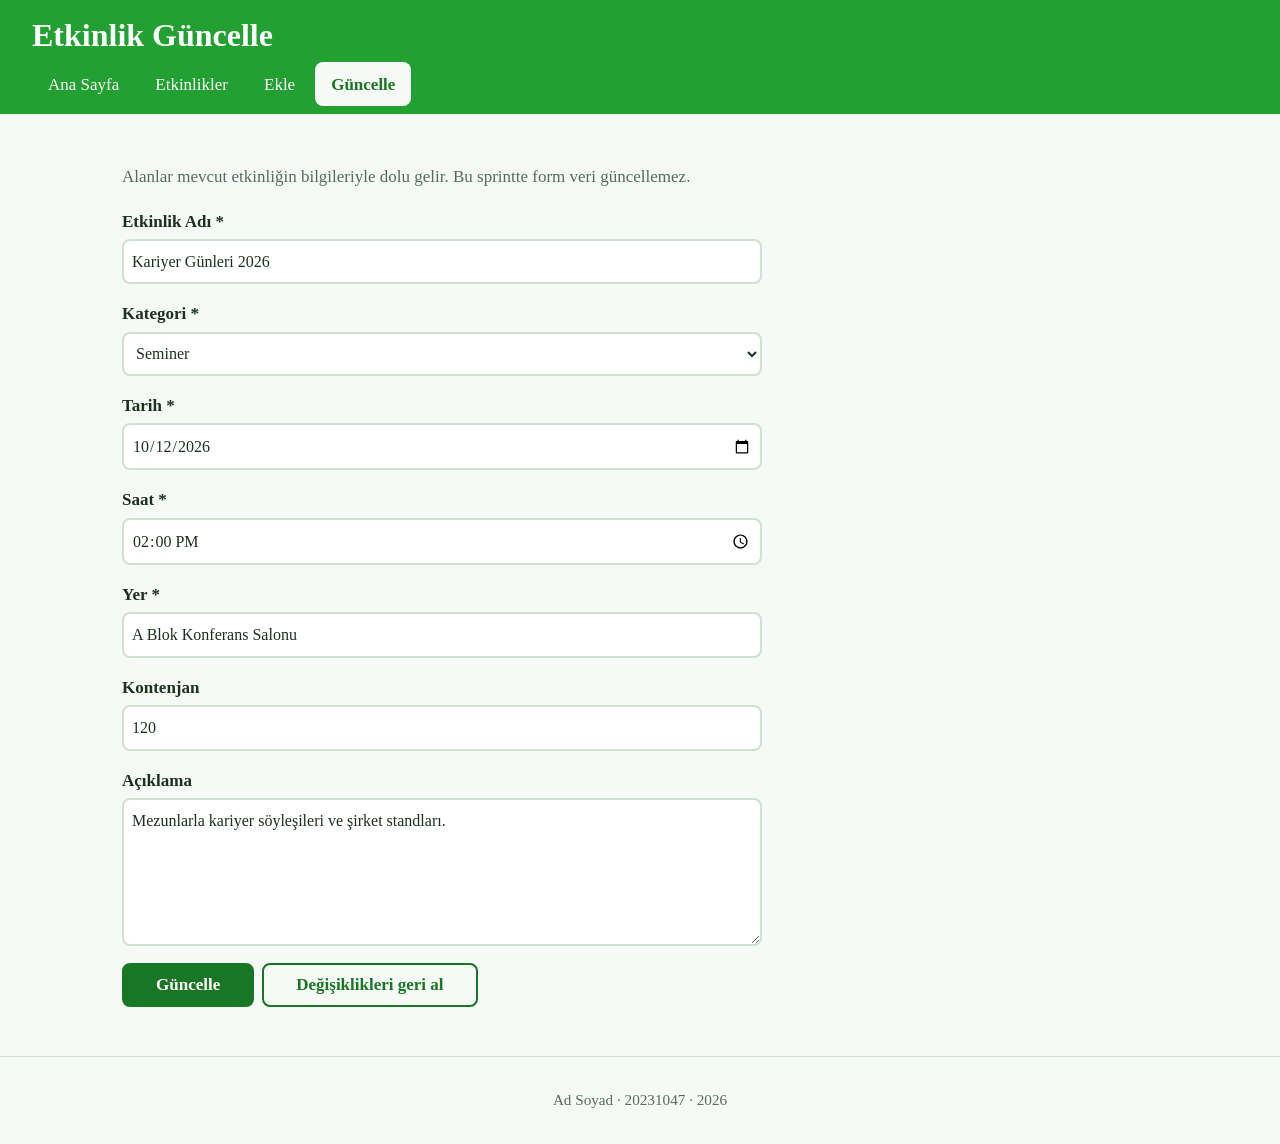
==== sprint2/etkinlik-guncelle.html @ 95894797 "sprint-2 eklendi" ====
<!DOCTYPE html>
<html lang="tr">
<head>
  <meta charset="utf-8">
  <meta name="viewport" content="width=device-width, initial-scale=1">
  <title>Kampüs Etkinlikleri — Etkinlik Güncelle</title>
  <link rel="stylesheet" href="css/20231047.css">
</head>
<body>

  <header class="site-baslik">
    <h1>Etkinlik Güncelle</h1>
  </header>

  <nav class="menu">
    <ul>
      <li><a href="index.html">Ana Sayfa</a></li>
      <li><a href="etkinlikler.html">Etkinlikler</a></li>
      <li><a href="etkinlik-ekle.html">Ekle</a></li>
      <li><a href="etkinlik-guncelle.html" aria-current="page">Güncelle</a></li>
    </ul>
  </nav>

  <main>
    <p class="bilgi">Alanlar mevcut etkinliğin bilgileriyle dolu gelir. Bu sprintte form veri güncellemez.</p>

    <form class="form" action="etkinlik-detay.html" method="get">
      <p class="alan">
        <label for="ad">Etkinlik Adı *</label>
        <input type="text" id="ad" name="ad" value="Kariyer Günleri 2026" maxlength="80" placeholder="Örn. Kariyer Günleri 2026" required>
      </p>

      <p class="alan">
        <label for="kategori">Kategori *</label>
        <select id="kategori" name="kategori" required>
          <option value="seminer" selected>Seminer</option>
          <option value="atolye">Atölye</option>
          <option value="soylesi">Söyleşi</option>
          <option value="yarisma">Yarışma</option>
        </select>
      </p>

      <p class="alan">
        <label for="tarih">Tarih *</label>
        <input type="date" id="tarih" name="tarih" value="2026-10-12" required>
      </p>

      <p class="alan">
        <label for="saat">Saat *</label>
        <input type="time" id="saat" name="saat" value="14:00" required>
      </p>

      <p class="alan">
        <label for="yer">Yer *</label>
        <input type="text" id="yer" name="yer" value="A Blok Konferans Salonu" maxlength="80" placeholder="Örn. A Blok Konferans Salonu" required>
      </p>

      <p class="alan">
        <label for="kontenjan">Kontenjan</label>
        <input type="number" id="kontenjan" name="kontenjan" value="120" min="1" max="1000">
      </p>

      <p class="alan">
        <label for="aciklama">Açıklama</label>
        <textarea id="aciklama" name="aciklama" rows="5">Mezunlarla kariyer söyleşileri ve şirket standları.</textarea>
      </p>

      <p class="form-butonlar">
        <button type="submit" class="buton">Güncelle</button>
        <button type="reset" class="buton buton-ikincil">Değişiklikleri geri al</button>
      </p>
    </form>
  </main>

  <footer>
    <p>Ad Soyad &middot; 20231047 &middot; 2026</p>
  </footer>

</body>
</html>
---- sprint2/css/20231047.css ----
/* Ad Soyad — 20231047
   Renk tonu: 20231047 mod 360 = 127   |   Font: son hane 7 → Palatino */

/* ===== 1. Tasarım değişkenleri ===== */
:root {
  --no: 20231047;                    /* öğrenci numarasının tamamı */
  --ton: mod(var(--no), 360);        /* 0–359 arası renk tonu */

  --renk-ana:       hsl(var(--ton) 65% 38%);
  --renk-ana-koyu:  hsl(var(--ton) 65% 28%);
  --renk-yardimci:  hsl(calc(var(--ton) + 180) 60% 45%);
  --renk-zemin:     hsl(var(--ton) 30% 97%);
  --renk-kart:      #ffffff;
  --renk-kenar:     hsl(var(--ton) 20% 85%);
  --renk-metin:     hsl(var(--ton) 25% 15%);
  --renk-soluk:     hsl(var(--ton) 12% 38%);
  --renk-baslik-yazi: #ffffff;
  --renk-hata:      #c53030;
  --renk-hata-zemin:#fff5f5;

  --font: "Palatino Linotype", Palatino, serif;   /* son hane 7 */

  --bosluk-s: 0.5rem;
  --bosluk-m: 1rem;
  --bosluk-l: 2rem;
  --kose: 8px;
  --icerik-genislik: 1100px;
  --dokunma: 44px;                   /* parmakla basılabilir en küçük yükseklik */
}

/* ===== 2. Temel ayarlar ===== */
*,
*::before,
*::after {
  box-sizing: border-box;
}

body {
  margin: 0;
  font-family: var(--font);
  font-size: 1.0625rem;
  line-height: 1.6;
  color: var(--renk-metin);
  background: var(--renk-zemin);
}

img {
  max-width: 100%;
  height: auto;
  display: block;
}

a {
  color: var(--renk-ana-koyu);
}

a:hover {
  color: var(--renk-yardimci);
}

h1,
h2,
h3 {
  line-height: 1.2;
  overflow-wrap: anywhere;           /* uzun kelime taşmasın */
}

/* ===== 3. Sayfa kabuğu: başlık, menü, içerik, alt bilgi ===== */
.site-baslik {
  background: var(--renk-ana);
  color: var(--renk-baslik-yazi);
  padding: var(--bosluk-m);
  padding-bottom: var(--bosluk-s);
}

.site-baslik h1 {
  margin: 0;
  font-size: 1.6rem;
}

.site-baslik p {
  margin: var(--bosluk-s) 0 0;
}

.menu {
  background: var(--renk-ana);
  padding: 0 var(--bosluk-s) var(--bosluk-s);
}

.menu ul {
  list-style: none;
  margin: 0;
  padding: 0;
  display: flex;
  flex-wrap: wrap;                   /* çok dar ekranda alt satıra kayar */
  gap: 0.25rem;
}

.menu a {
  display: flex;
  align-items: center;
  min-height: var(--dokunma);
  padding: 0 0.6rem;
  border-radius: var(--kose);
  color: var(--renk-baslik-yazi);
  text-decoration: none;
}

.menu a:hover {
  background: var(--renk-ana-koyu);
  color: var(--renk-baslik-yazi);
}

.menu a[aria-current="page"] {
  background: var(--renk-zemin);
  color: var(--renk-ana-koyu);
  font-weight: bold;
}

main {
  max-width: var(--icerik-genislik);
  margin: 0 auto;
  padding: var(--bosluk-m);
}

footer {
  border-top: 1px solid var(--renk-kenar);
  color: var(--renk-soluk);
  text-align: center;
  padding: var(--bosluk-m);
  font-size: 0.95rem;
}

.bolum-baslik {
  margin: 0 0 var(--bosluk-s);
}

/* ===== 4. Etkinlik kartları ===== */
.etkinlik-listesi {
  display: grid;
  grid-template-columns: 1fr;        /* telefonda tek sütun */
  gap: var(--bosluk-m);
}

.etkinlik-listesi > h2 {
  grid-column: 1 / -1;               /* bölüm başlığı tüm satırı kaplar */
}

.kart {
  background: var(--renk-kart);
  border: 1px solid var(--renk-kenar);
  border-top: 6px solid var(--renk-ana);
  border-radius: var(--kose);
  padding: var(--bosluk-m);
  display: flex;
  flex-direction: column;
  min-width: 0;                      /* uzun içerik grid'i genişletmesin */
}

.kart h2,
.kart h3 {
  margin: 0 0 var(--bosluk-s);
  font-size: 1.25rem;
}

.kart p {
  margin: 0 0 var(--bosluk-s);
}

.kart-kategori {
  align-self: flex-start;
  background: var(--renk-zemin);
  color: var(--renk-ana-koyu);
  border-radius: var(--kose);
  padding: 0 var(--bosluk-s);
  font-weight: bold;
}

.kart p:last-child {
  margin-top: auto;                  /* link hep kartın altında dursun */
  margin-bottom: 0;
}

.kart-link {
  display: inline-flex;
  align-items: center;
  min-height: var(--dokunma);
  font-weight: bold;
}

/* ===== 5. Butonlar ===== */
.buton {
  display: inline-flex;
  align-items: center;
  justify-content: center;
  min-height: var(--dokunma);
  padding: 0 var(--bosluk-l);
  border: 2px solid var(--renk-ana-koyu);
  border-radius: var(--kose);
  background: var(--renk-ana-koyu);
  color: var(--renk-baslik-yazi);
  font: inherit;
  font-weight: bold;
  text-decoration: none;
  cursor: pointer;
}

.buton:hover {
  background: var(--renk-yardimci);
  border-color: var(--renk-yardimci);
  color: var(--renk-baslik-yazi);
}

.buton-ikincil {
  background: transparent;
  color: var(--renk-ana-koyu);
}

/* ===== 6. Detay sayfası ===== */
.detay figure {
  margin: 0;
}

.detay figcaption {
  color: var(--renk-soluk);
  font-style: italic;
  margin-top: var(--bosluk-s);
}

.kunye {
  background: var(--renk-kart);
  border: 1px solid var(--renk-kenar);
  border-radius: var(--kose);
  padding: var(--bosluk-m);
  margin-top: var(--bosluk-m);
}

.kunye h2 {
  margin-top: 0;
}

.kunye dl {
  margin: 0;
}

.kunye dt {
  font-weight: bold;
}

.kunye dd {
  margin: 0 0 var(--bosluk-s);
}

/* ===== 7. Formlar ===== */
.bilgi {
  color: var(--renk-soluk);
}

.form {
  max-width: 640px;
}

.alan {
  display: flex;
  flex-direction: column;
  gap: 0.25rem;
  margin: 0 0 var(--bosluk-m);
}

.alan label {
  font-weight: bold;
}

.alan input,
.alan select,
.alan textarea {
  width: 100%;
  min-height: var(--dokunma);
  padding: var(--bosluk-s);
  font: inherit;
  font-size: 1rem;                   /* telefonda otomatik yakınlaştırma olmasın */
  color: var(--renk-metin);
  background: var(--renk-kart);
  border: 2px solid var(--renk-kenar);
  border-radius: var(--kose);
}

.alan input:user-invalid,
.alan select:user-invalid,
.alan textarea:user-invalid {
  border-color: var(--renk-hata);
  background: var(--renk-hata-zemin);
}

.form-butonlar {
  display: flex;
  flex-wrap: wrap;
  gap: var(--bosluk-s);
}

/* ===== 8. Geniş ekran ===== */
@media (min-width: 700px) {
  .site-baslik,
  .menu {
    padding-left: var(--bosluk-l);
    padding-right: var(--bosluk-l);
  }

  .site-baslik h1 {
    font-size: 2rem;
  }

  .menu a {
    padding: 0 var(--bosluk-m);
  }

  main {
    padding: var(--bosluk-l);
  }

  .etkinlik-listesi {
    grid-template-columns: repeat(2, 1fr);
  }

  .detay-ust {
    display: grid;
    grid-template-columns: 3fr 2fr;  /* afiş solda, künye sağda */
    gap: var(--bosluk-l);
    align-items: start;
  }

  .kunye {
    margin-top: 0;
  }

  .kunye dl {
    display: grid;
    grid-template-columns: auto 1fr;
    gap: var(--bosluk-s) var(--bosluk-m);
  }

  .kunye dd {
    margin: 0;
  }
}

@media (min-width: 1000px) {
  .etkinlik-listesi {
    grid-template-columns: repeat(3, 1fr);
  }
}
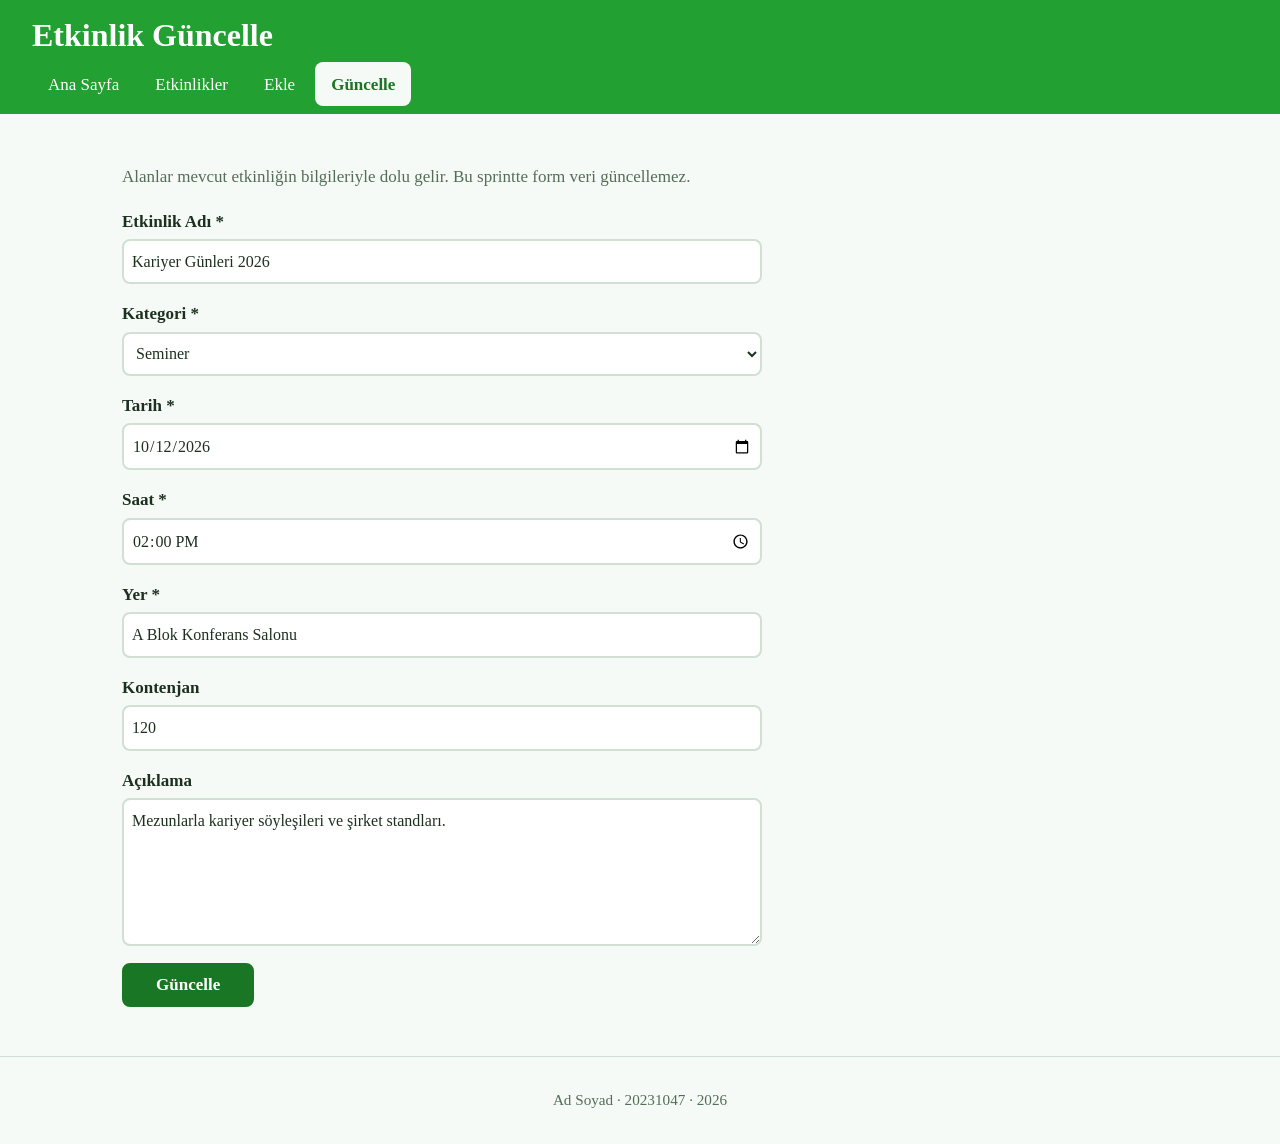
==== commit 736fa387: "fix" ====
--- a/sprint2/etkinlik-guncelle.html
+++ b/sprint2/etkinlik-guncelle.html
@@ -67,7 +67,6 @@
 
       <p class="form-butonlar">
         <button type="submit" class="buton">Güncelle</button>
-        <button type="reset" class="buton buton-ikincil">Değişiklikleri geri al</button>
       </p>
     </form>
   </main>
--- a/sprint2/css/20231047.css
+++ b/sprint2/css/20231047.css
@@ -211,11 +211,6 @@
   color: var(--renk-baslik-yazi);
 }
 
-.buton-ikincil {
-  background: transparent;
-  color: var(--renk-ana-koyu);
-}
-
 /* ===== 6. Detay sayfası ===== */
 .detay figure {
   margin: 0;
